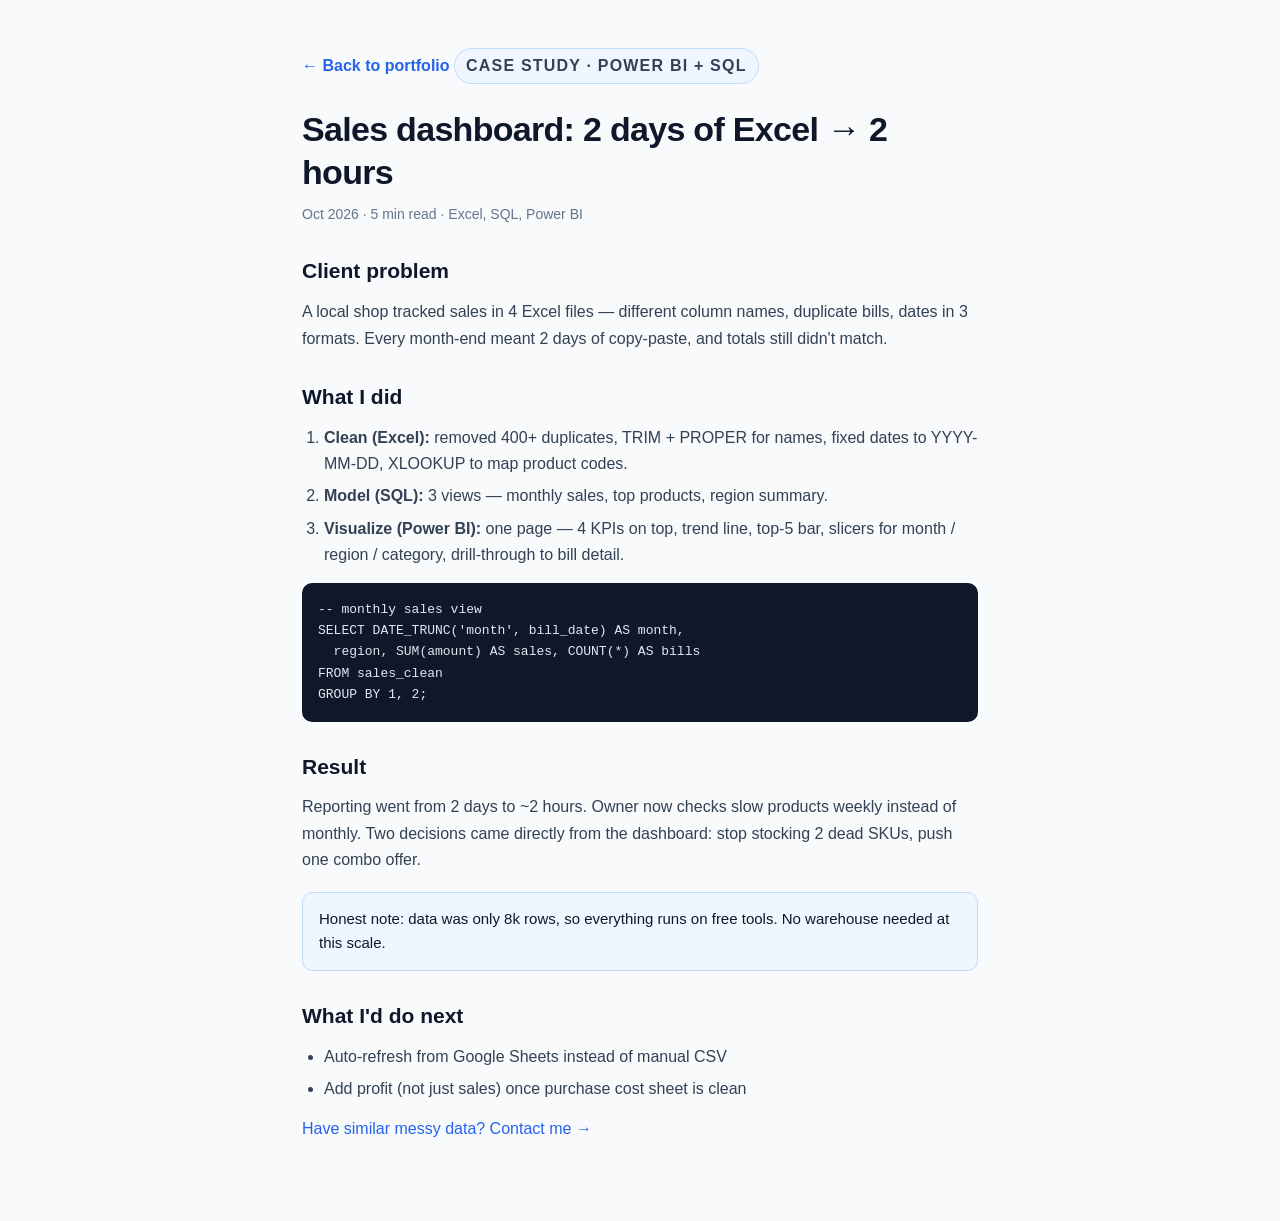
==== case-study-sales.html @ fcd0f522 "v3: premium polish + case study + notes" ====
<!DOCTYPE html>
<html lang="en">
<head>
<meta charset="UTF-8"><meta name="viewport" content="width=device-width, initial-scale=1.0">
<title>Sales Dashboard Case Study — Yasar Memon</title>
<link rel="stylesheet" href="style.css">
</head>
<body>
<div class="article">
<a href="index.html" class="back">← Back to portfolio</a>
<p class="eyebrow">Case study · Power BI + SQL</p>
<h1>Sales dashboard: 2 days of Excel → 2 hours</h1>
<p class="meta">Oct 2026 · 5 min read · Excel, SQL, Power BI</p>

<h2>Client problem</h2>
<p>A local shop tracked sales in 4 Excel files — different column names, duplicate bills, dates in 3 formats. Every month-end meant 2 days of copy-paste, and totals still didn't match.</p>

<h2>What I did</h2>
<ol>
<li><b>Clean (Excel):</b> removed 400+ duplicates, TRIM + PROPER for names, fixed dates to YYYY-MM-DD, XLOOKUP to map product codes.</li>
<li><b>Model (SQL):</b> 3 views — monthly sales, top products, region summary.</li>
<li><b>Visualize (Power BI):</b> one page — 4 KPIs on top, trend line, top-5 bar, slicers for month / region / category, drill-through to bill detail.</li>
</ol>
<pre><code>-- monthly sales view
SELECT DATE_TRUNC('month', bill_date) AS month,
  region, SUM(amount) AS sales, COUNT(*) AS bills
FROM sales_clean
GROUP BY 1, 2;</code></pre>

<h2>Result</h2>
<p>Reporting went from 2 days to ~2 hours. Owner now checks slow products weekly instead of monthly. Two decisions came directly from the dashboard: stop stocking 2 dead SKUs, push one combo offer.</p>
<div class="callout">Honest note: data was only 8k rows, so everything runs on free tools. No warehouse needed at this scale.</div>

<h2>What I'd do next</h2>
<ul>
<li>Auto-refresh from Google Sheets instead of manual CSV</li>
<li>Add profit (not just sales) once purchase cost sheet is clean</li>
</ul>
<p><a href="index.html#contact">Have similar messy data? Contact me →</a></p>
</div>
</body>
</html>
---- style.css ----
/* Yasar portfolio — clean professional theme, no framework */
*{margin:0;padding:0;box-sizing:border-box}
html{scroll-behavior:smooth}
body{
  font-family:-apple-system,BlinkMacSystemFont,"Segoe UI",Roboto,Inter,Arial,sans-serif;
  background:#f8fafc;color:#0f172a;line-height:1.65;font-size:16px;
}
a{color:#2563eb;text-decoration:none}
a:hover{text-decoration:underline}
.wrap{max-width:1020px;margin:0 auto;padding:0 22px}
.muted{color:#64748b}.small{font-size:14px}

/* nav */
.nav{position:sticky;top:0;z-index:20;background:rgba(255,255,255,.92);backdrop-filter:blur(8px);border-bottom:1px solid #e2e8f0;transition:box-shadow .2s}
.nav.scrolled{box-shadow:0 4px 18px rgba(15,23,42,.08)}
.nav-inner{display:flex;align-items:center;justify-content:space-between;height:64px}
.logo{font-weight:800;font-size:19px;color:#0f172a;letter-spacing:-.3px}
.logo:hover{text-decoration:none}
.logo-box{display:inline-flex;align-items:center;justify-content:center;width:30px;height:30px;background:#0f172a;color:#fff;border-radius:8px;margin-right:8px;font-size:17px}
.logo-dot{color:#2563eb}
.nav-links{display:flex;gap:22px;align-items:center}
.nav-links a{color:#475569;font-size:15px;font-weight:500}
.nav-links a:hover,.nav-links a.active{color:#0f172a;text-decoration:none}
.btn-small{border:1px solid #e2e8f0;padding:7px 14px;border-radius:8px;background:#0f172a;color:#fff !important;font-weight:600}
.btn-small:hover{background:#1e293b;text-decoration:none}
.menu-btn{display:none;background:#fff;border:1px solid #e2e8f0;border-radius:8px;font-size:20px;padding:4px 12px;cursor:pointer}

/* buttons */
.btn{display:inline-block;background:#2563eb;color:#fff;padding:12px 22px;border-radius:10px;border:1px solid #2563eb;font-size:15px;font-weight:600;cursor:pointer;transition:background .15s,transform .15s}
.btn:hover{background:#1d4ed8;text-decoration:none;color:#fff}
.btn-outline{background:#fff;color:#0f172a;border-color:#cbd5e1}
.btn-outline:hover{background:#f1f5f9;color:#0f172a;border-color:#94a3b8}
.btn-block{width:100%;text-align:center}

/* hero */
.hero{background:#fff;border-bottom:1px solid #e2e8f0;padding:64px 0 52px}
.hero-grid{display:grid;grid-template-columns:1.4fr .9fr;gap:36px;align-items:start}
.badge{display:inline-flex;align-items:center;gap:8px;background:#f1f5f9;border:1px solid #e2e8f0;color:#334155;font-size:13px;font-weight:600;padding:7px 13px;border-radius:999px;margin-bottom:18px}
.dot{width:8px;height:8px;background:#22c55e;border-radius:50%;display:inline-block}
.hero h1{font-size:46px;line-height:1.12;letter-spacing:-1.2px;margin-bottom:12px}
.hl{color:#2563eb}
.role{font-size:17px;font-weight:700;color:#334155;margin-bottom:12px}
.role span{color:#cbd5e1;margin:0 4px}
.intro{color:#475569;max-width:560px;margin-bottom:24px}
.intro b{color:#0f172a}
.hero-btns{display:flex;gap:12px;margin-bottom:20px}
.hero-meta{font-size:14px;color:#64748b}
.hero-meta a{font-weight:600}

/* profile card */
.profile-card{background:#f8fafc;border:1px solid #e2e8f0;border-radius:16px;padding:26px;text-align:center;box-shadow:0 6px 24px rgba(15,23,42,.06)}
.avatar{width:72px;height:72px;margin:0 auto 12px;background:#0f172a;color:#fff;font-weight:800;font-size:24px;display:flex;align-items:center;justify-content:center;border-radius:20px;letter-spacing:.5px}
.profile-card h3{font-size:19px}
.profile-card .muted{font-size:14px;margin-bottom:16px}
.stats{display:flex;justify-content:space-between;background:#fff;border:1px solid #e2e8f0;border-radius:12px;padding:14px 10px;margin-bottom:16px}
.stats div{display:flex;flex-direction:column;flex:1}
.stats b{font-size:19px}
.stats span{font-size:12px;color:#64748b}
.stack{display:flex;flex-wrap:wrap;gap:7px;justify-content:center;margin-bottom:18px}
.stack span{font-size:12px;background:#fff;border:1px solid #e2e8f0;padding:4px 10px;border-radius:999px;color:#334155;font-weight:600}
.note{font-size:12px;color:#94a3b8;margin-top:10px}

/* strip */
.strip{background:#0f172a;color:#e2e8f0;font-size:14px}
.strip-inner{display:flex;gap:12px;align-items:center;padding:12px 22px;overflow-x:auto;white-space:nowrap}
.strip-inner i{color:#475569;font-style:normal}
.strip-inner span:first-child{font-weight:700;color:#fff}

/* sections */
.section{padding:64px 0}
.section.alt{background:#fff;border-top:1px solid #e2e8f0;border-bottom:1px solid #e2e8f0}
.eyebrow{display:inline-block;font-size:12px;font-weight:800;letter-spacing:1.2px;text-transform:uppercase;color:#2563eb;background:#eff6ff;border:1px solid #bfdbfe;padding:4px 11px;border-radius:999px;margin-bottom:12px}
.section h2{font-size:30px;letter-spacing:-.6px;line-height:1.25;margin-bottom:10px}
.grid-2{display:grid;grid-template-columns:1fr 1fr;gap:36px;align-items:start}
.check-list{margin-top:18px;display:flex;flex-direction:column;gap:10px}
.check-list div{background:#f1f5f9;border:1px solid #e2e8f0;padding:10px 14px;border-radius:10px;font-size:14px}

/* info box */
.info-box{background:#f8fafc;border:1px solid #e2e8f0;border-radius:14px;padding:22px}
.info-box h3{font-size:16px;margin-bottom:12px}
.info-row{display:flex;justify-content:space-between;gap:12px;padding:8px 0;border-bottom:1px dashed #e2e8f0;font-size:14px}
.info-row span{color:#64748b}
.info-row b{text-align:right}
.info-box hr{border:none;border-top:1px solid #e2e8f0;margin:14px 0}
.link{font-weight:700}

/* skills */
.skills-grid{display:grid;grid-template-columns:1fr 1fr 1fr;gap:18px;margin-top:26px}
.skill-card{background:#f8fafc;border:1px solid #e2e8f0;border-radius:14px;padding:22px}
.skill-card:hover{border-color:#93c5fd}
.skill-head{display:flex;align-items:center;gap:10px;margin-bottom:16px}
.icon{width:34px;height:34px;display:flex;align-items:center;justify-content:center;background:#0f172a;color:#fff;border-radius:9px;font-size:16px}
.skill-card h3{font-size:17px}
.bar-row{margin-bottom:13px}
.bar-top{display:flex;justify-content:space-between;font-size:13px;font-weight:600;color:#334155;margin-bottom:6px}
.bar{height:8px;background:#e2e8f0;border-radius:999px;overflow:hidden}
.bar i{display:block;height:100%;background:#2563eb;border-radius:999px}
.tags{display:flex;flex-wrap:wrap;gap:8px;margin:6px 0 12px}
.tag{font-size:12px;background:#fff;border:1px solid #e2e8f0;color:#334155;padding:4px 11px;border-radius:999px;font-weight:600}

/* projects */
.sec-head{display:flex;justify-content:space-between;align-items:end;gap:16px;margin-bottom:8px}
.projects-grid{display:grid;grid-template-columns:1fr 1fr;gap:18px;margin-top:24px}
.card{background:#fff;border:1px solid #e2e8f0;border-radius:14px;overflow:hidden;transition:transform .15s,box-shadow .15s,border-color .15s}
.card:hover{transform:translateY(-3px);box-shadow:0 12px 30px rgba(15,23,42,.1);border-color:#93c5fd}
.card.featured{grid-column:1 / -1;display:grid;grid-template-columns:280px 1fr}
.thumb{min-height:170px;display:flex;flex-direction:column;align-items:center;justify-content:center;font-size:38px;color:#fff;font-weight:800;gap:6px}
.thumb span{font-size:12px;font-weight:700;letter-spacing:1px;text-transform:uppercase;opacity:.9}
.t-blue{background:#1d4ed8}.t-green{background:#15803d}.t-yellow{background:#b45309}.t-purple{background:#6d28d9}.t-dark{background:#0f172a}.t-grey{background:#475569}
.card-body{padding:20px}
.kicker{font-size:12px;font-weight:800;letter-spacing:.8px;text-transform:uppercase;color:#2563eb;margin-bottom:6px}
.card-body h3{font-size:19px;margin-bottom:8px;letter-spacing:-.3px}
.card-body p{font-size:14px;color:#475569;margin-bottom:12px}
.card-links{display:flex;gap:16px;font-size:14px;font-weight:700}

/* timeline */
.timeline{margin-top:26px;display:flex;flex-direction:column;gap:0;position:relative;padding-left:26px}
.timeline:before{content:"";position:absolute;left:7px;top:8px;bottom:8px;width:2px;background:#e2e8f0}
.t-item{position:relative;padding-bottom:18px}
.t-dot{position:absolute;left:-26px;top:6px;width:16px;height:16px;background:#fff;border:3px solid #2563eb;border-radius:50%}
.t-box{background:#f8fafc;border:1px solid #e2e8f0;border-radius:12px;padding:18px 20px}
.t-box .date{font-size:12px;font-weight:800;color:#2563eb;letter-spacing:.4px;text-transform:uppercase;margin-bottom:6px}
.t-box h3{font-size:17px;margin-bottom:6px}
.t-box p{font-size:14px;color:#475569}

/* contact */
.contact-cards{display:flex;flex-direction:column;gap:10px;margin:20px 0}
.c-card{display:flex;flex-direction:column;background:#f8fafc;border:1px solid #e2e8f0;border-radius:12px;padding:13px 16px;color:#0f172a}
.c-card:hover{border-color:#2563eb;text-decoration:none}
.c-card b{font-size:14px}
.c-card span{font-size:14px;color:#2563eb}
.contact-form{background:#f8fafc;border:1px solid #e2e8f0;border-radius:14px;padding:24px}
.contact-form h3{margin-bottom:16px;font-size:18px}
.contact-form label{display:block;font-size:14px;font-weight:600;margin-bottom:13px}
.contact-form input,.contact-form textarea{display:block;width:100%;margin-top:6px;padding:11px 12px;border:1px solid #cbd5e1;border-radius:9px;font-size:14px;font-family:inherit;background:#fff}
.contact-form input:focus,.contact-form textarea:focus{outline:none;border-color:#2563eb;box-shadow:0 0 0 3px #dbeafe}
.form-note{margin-top:12px;font-size:14px;min-height:20px}
.form-note.ok{color:#15803d}.form-note.err{color:#b91c1c}

/* footer */
.footer{background:#0f172a;color:#94a3b8;padding:22px 0;font-size:14px}
.footer-inner{display:flex;justify-content:space-between;align-items:center;gap:10px}
.footer a{color:#e2e8f0}

/* premium v3 additions */
.proof{font-size:13px;color:#64748b;margin-top:2px}
.hero-btns{flex-wrap:wrap}
.section h2{font-size:32px}
.section p{margin-bottom:12px;color:#475569}

/* case study */
.cs-grid{display:grid;grid-template-columns:1.5fr .9fr;gap:22px;margin-top:24px;align-items:start}
.cs-main{background:#f8fafc;border:1px solid #e2e8f0;border-radius:14px;padding:26px}
.cs-main h3{font-size:16px;margin:16px 0 8px}
.cs-main h3:first-of-type{margin-top:0}
.cs-list{margin:0 0 8px 20px;color:#475569;font-size:15px}
.cs-list li{margin-bottom:6px}
.metrics{display:grid;grid-template-columns:1fr 1fr 1fr;gap:10px;margin:14px 0 20px}
.metrics div{background:#fff;border:1px solid #e2e8f0;border-radius:10px;padding:12px;text-align:center}
.metrics b{display:block;font-size:16px}
.metrics span{font-size:12px;color:#64748b}
.cs-side{display:flex;flex-direction:column;gap:14px}
.quote-card{background:#0f172a;color:#e2e8f0;border-radius:14px;padding:22px}
.quote-card p{font-size:16px;line-height:1.6;margin-bottom:12px;color:#fff}
.quote-card b{font-size:14px}
.mini-list{background:#f8fafc;border:1px solid #e2e8f0;border-radius:12px;padding:16px 18px;font-size:14px}
.mini-list b{display:block;margin-bottom:6px}

/* blog */
.blog-grid{display:grid;grid-template-columns:1fr 1fr 1fr;gap:16px;margin-top:24px}
.blog-card{background:#fff;border:1px solid #e2e8f0;border-radius:14px;padding:20px;color:#0f172a;display:block}
.blog-card:hover{border-color:#2563eb;text-decoration:none;box-shadow:0 10px 26px rgba(15,23,42,.08)}
.blog-card .date{font-size:12px;font-weight:700;color:#2563eb;text-transform:uppercase;letter-spacing:.5px;margin-bottom:8px}
.blog-card h3{font-size:17px;line-height:1.4;margin-bottom:8px}
.blog-card p{font-size:14px;color:#475569;margin-bottom:10px}

/* article pages */
.article{max-width:720px;margin:0 auto;padding:48px 22px 64px}
.article .back{display:inline-block;margin-bottom:18px;font-weight:600}
.article h1{font-size:34px;letter-spacing:-.7px;line-height:1.25;margin:10px 0 10px}
.article .meta{color:#64748b;font-size:14px;margin-bottom:22px}
.article h2{font-size:21px;margin:28px 0 10px}
.article p,.article li{color:#334155;font-size:16px}
.article p{margin-bottom:14px}
.article ul,.article ol{margin:0 0 14px 22px}
.article li{margin-bottom:6px}
.article pre{background:#0f172a;color:#e2e8f0;padding:16px;border-radius:10px;overflow-x:auto;font-size:13px;margin:14px 0}
.article code{font-family:ui-monospace,Menlo,Consolas,monospace}
.article .callout{background:#eff6ff;border:1px solid #bfdbfe;border-radius:10px;padding:14px 16px;margin:18px 0;font-size:15px}

/* reveal - subtle only */
.reveal{opacity:0;transform:translateY(14px);transition:opacity .5s,transform .5s}
.reveal.visible{opacity:1;transform:none}

/* mobile */
@media(max-width:820px){
  .hero-grid,.grid-2,.cs-grid{grid-template-columns:1fr}
  .blog-grid{grid-template-columns:1fr}
  .metrics{grid-template-columns:1fr}
  .hero h1{font-size:34px}
  .hero{padding:44px 0 36px}
  .skills-grid,.projects-grid{grid-template-columns:1fr}
  .card.featured{grid-template-columns:1fr}
  .sec-head{flex-direction:column;align-items:start}
  .menu-btn{display:block}
  .nav-links{display:none;position:absolute;top:64px;left:0;right:0;background:#fff;flex-direction:column;align-items:stretch;padding:12px 22px 18px;border-bottom:1px solid #e2e8f0;gap:4px}
  .nav-links a{padding:10px 0;border-bottom:1px solid #f1f5f9}
  .nav-links.open{display:flex}
  .section{padding:44px 0}
  .section h2{font-size:25px}
  .footer-inner{flex-direction:column}
}
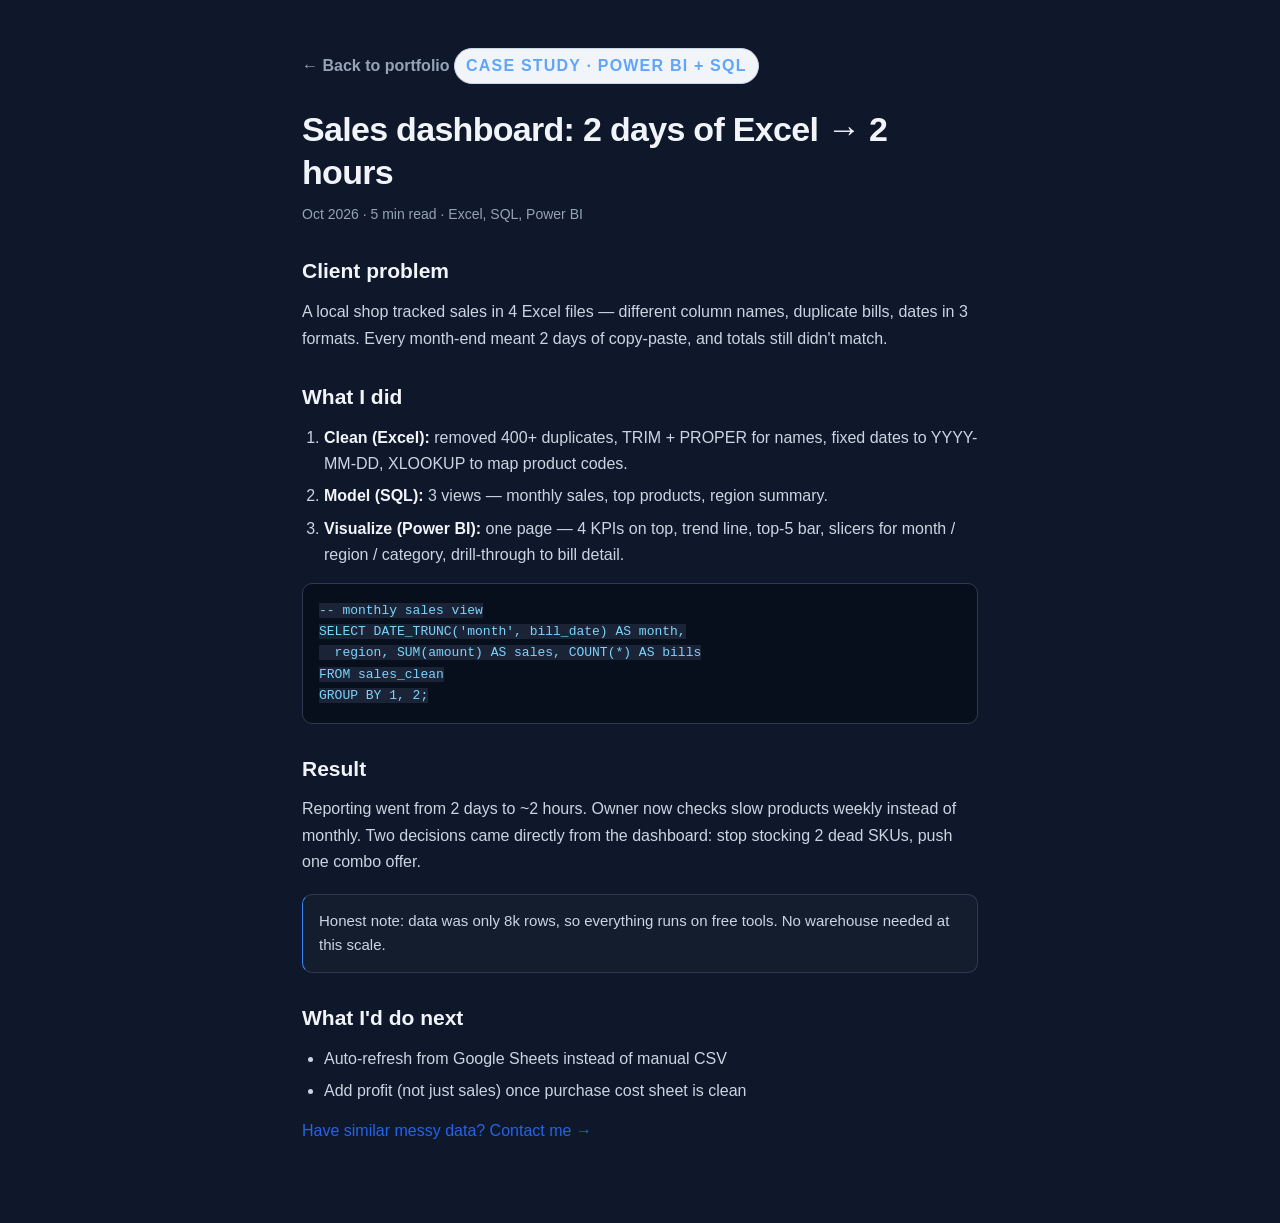
==== commit 5a85329e: "v8.1: fix invisible dark text on dark background" ====
--- a/case-study-sales.html
+++ b/case-study-sales.html
@@ -3,7 +3,7 @@
 <head>
 <meta charset="UTF-8"><meta name="viewport" content="width=device-width, initial-scale=1.0">
 <title>Sales Dashboard Case Study — Yasar Memon</title>
-<link rel="stylesheet" href="style.css">
+<link rel="stylesheet" href="style.css?v=8">
 </head>
 <body>
 <div class="article">
--- a/style.css
+++ b/style.css
@@ -3,7 +3,7 @@
 html{scroll-behavior:smooth}
 body{
   font-family:-apple-system,BlinkMacSystemFont,"Segoe UI",Roboto,Inter,Arial,sans-serif;
-  background:#f8fafc;color:#0f172a;line-height:1.65;font-size:16px;
+  background:#eef2f7;color:#0f172a;line-height:1.65;font-size:16px;
 }
 a{color:#2563eb;text-decoration:none}
 a:hover{text-decoration:underline}
@@ -11,7 +11,7 @@
 .muted{color:#64748b}.small{font-size:14px}
 
 /* nav */
-.nav{position:sticky;top:0;z-index:20;background:rgba(255,255,255,.92);backdrop-filter:blur(8px);border-bottom:1px solid #e2e8f0;transition:box-shadow .2s}
+.nav{position:sticky;top:0;z-index:20;background:rgba(255,255,255,.92);backdrop-filter:blur(8px);border-bottom:1px solid #dfe5ee;transition:box-shadow .2s}
 .nav.scrolled{box-shadow:0 4px 18px rgba(15,23,42,.08)}
 .nav-inner{display:flex;align-items:center;justify-content:space-between;height:64px}
 .logo{font-weight:800;font-size:19px;color:#0f172a;letter-spacing:-.3px}
@@ -21,21 +21,35 @@
 .nav-links{display:flex;gap:22px;align-items:center}
 .nav-links a{color:#475569;font-size:15px;font-weight:500}
 .nav-links a:hover,.nav-links a.active{color:#0f172a;text-decoration:none}
-.btn-small{border:1px solid #e2e8f0;padding:7px 14px;border-radius:8px;background:#0f172a;color:#fff !important;font-weight:600}
+.btn-small{border:1px solid #dfe5ee;padding:7px 14px;border-radius:8px;background:#0f172a;color:#fff !important;font-weight:600}
 .btn-small:hover{background:#1e293b;text-decoration:none}
-.menu-btn{display:none;background:#fff;border:1px solid #e2e8f0;border-radius:8px;font-size:20px;padding:4px 12px;cursor:pointer}
-
-/* buttons */
-.btn{display:inline-block;background:#2563eb;color:#fff;padding:12px 22px;border-radius:10px;border:1px solid #2563eb;font-size:15px;font-weight:600;cursor:pointer;transition:background .15s,transform .15s}
-.btn:hover{background:#1d4ed8;text-decoration:none;color:#fff}
-.btn-outline{background:#fff;color:#0f172a;border-color:#cbd5e1}
-.btn-outline:hover{background:#f1f5f9;color:#0f172a;border-color:#94a3b8}
+.menu-btn{display:none;background:#fff;border:1px solid #dfe5ee;border-radius:8px;font-size:20px;padding:4px 12px;cursor:pointer}
+
+/* buttons — with proper hover feel */
+.btn{position:relative;display:inline-flex;align-items:center;justify-content:center;gap:8px;background:#2563eb;color:#fff;padding:12px 22px;border-radius:10px;border:1px solid #2563eb;font-size:15px;font-weight:650;cursor:pointer;transition:transform .16s ease,box-shadow .16s ease,background .16s ease,border-color .16s;box-shadow:0 1px 2px rgba(37,99,235,.25)}
+.btn:hover{background:#1d4ed8;border-color:#1d4ed8;text-decoration:none;color:#fff;transform:translateY(-2px);box-shadow:0 8px 20px rgba(37,99,235,.28)}
+.btn:active{transform:translateY(0);box-shadow:0 2px 6px rgba(37,99,235,.25)}
+.btn:focus-visible{outline:3px solid #cbd5e1;outline-offset:2px}
+.btn .arr{transition:transform .16s ease}
+.btn:hover .arr{transform:translateX(3px)}
+.btn-outline{background:#fff;color:#0f172a;border-color:#cbd5e1;box-shadow:0 1px 2px rgba(15,23,42,.06)}
+.btn-outline:hover{background:#eef2f7;color:#0f172a;border-color:#0f172a;box-shadow:0 8px 18px rgba(15,23,42,.12)}
+.btn-small{transition:transform .15s,box-shadow .15s,background .15s}
+.btn-small:hover{transform:translateY(-1px);box-shadow:0 6px 14px rgba(15,23,42,.25)}
 .btn-block{width:100%;text-align:center}
+/* nav links underline */
+.nav-links a{position:relative}
+.nav-links a:not(.btn-small):after{content:"";position:absolute;left:0;bottom:-4px;height:2px;width:0;background:#2563eb;transition:width .18s}
+.nav-links a:not(.btn-small):hover:after,.nav-links a.active:after{width:100%}
+/* back to top */
+.to-top{position:fixed;right:20px;bottom:20px;width:44px;height:44px;border-radius:12px;border:1px solid #dfe5ee;background:#0f172a;color:#fff;font-size:18px;cursor:pointer;opacity:0;pointer-events:none;transform:translateY(8px);transition:opacity .2s,transform .2s;z-index:30}
+.to-top.show{opacity:1;pointer-events:auto;transform:none}
+.to-top:hover{background:#1e293b}
 
 /* hero */
-.hero{background:#fff;border-bottom:1px solid #e2e8f0;padding:64px 0 52px}
+.hero{background:#fff;border-bottom:1px solid #dfe5ee;padding:64px 0 52px}
 .hero-grid{display:grid;grid-template-columns:1.4fr .9fr;gap:36px;align-items:start}
-.badge{display:inline-flex;align-items:center;gap:8px;background:#f1f5f9;border:1px solid #e2e8f0;color:#334155;font-size:13px;font-weight:600;padding:7px 13px;border-radius:999px;margin-bottom:18px}
+.badge{display:inline-flex;align-items:center;gap:8px;background:#f8fafc;border:1px solid #dfe5ee;color:#334155;font-size:13px;font-weight:600;padding:7px 13px;border-radius:999px;margin-bottom:18px}
 .dot{width:8px;height:8px;background:#22c55e;border-radius:50%;display:inline-block}
 .hero h1{font-size:46px;line-height:1.12;letter-spacing:-1.2px;margin-bottom:12px}
 .hl{color:#2563eb}
@@ -48,88 +62,103 @@
 .hero-meta a{font-weight:600}
 
 /* profile card */
-.profile-card{background:#f8fafc;border:1px solid #e2e8f0;border-radius:16px;padding:26px;text-align:center;box-shadow:0 6px 24px rgba(15,23,42,.06)}
+.profile-card{background:#f8fafc;border:1px solid #dfe5ee;border-radius:16px;padding:26px;text-align:center;box-shadow:0 6px 24px rgba(15,23,42,.06)}
 .avatar{width:72px;height:72px;margin:0 auto 12px;background:#0f172a;color:#fff;font-weight:800;font-size:24px;display:flex;align-items:center;justify-content:center;border-radius:20px;letter-spacing:.5px}
 .profile-card h3{font-size:19px}
 .profile-card .muted{font-size:14px;margin-bottom:16px}
-.stats{display:flex;justify-content:space-between;background:#fff;border:1px solid #e2e8f0;border-radius:12px;padding:14px 10px;margin-bottom:16px}
+.stats{display:flex;justify-content:space-between;background:#fff;border:1px solid #dfe5ee;border-radius:12px;padding:14px 10px;margin-bottom:16px}
 .stats div{display:flex;flex-direction:column;flex:1}
 .stats b{font-size:19px}
 .stats span{font-size:12px;color:#64748b}
 .stack{display:flex;flex-wrap:wrap;gap:7px;justify-content:center;margin-bottom:18px}
-.stack span{font-size:12px;background:#fff;border:1px solid #e2e8f0;padding:4px 10px;border-radius:999px;color:#334155;font-weight:600}
+.stack span{font-size:12px;background:#fff;border:1px solid #dfe5ee;padding:4px 10px;border-radius:999px;color:#334155;font-weight:600}
 .note{font-size:12px;color:#94a3b8;margin-top:10px}
 
 /* strip */
-.strip{background:#0f172a;color:#e2e8f0;font-size:14px}
+.strip{background:#0f172a;color:#dfe5ee;font-size:14px}
 .strip-inner{display:flex;gap:12px;align-items:center;padding:12px 22px;overflow-x:auto;white-space:nowrap}
 .strip-inner i{color:#475569;font-style:normal}
 .strip-inner span:first-child{font-weight:700;color:#fff}
 
 /* sections */
 .section{padding:64px 0}
-.section.alt{background:#fff;border-top:1px solid #e2e8f0;border-bottom:1px solid #e2e8f0}
-.eyebrow{display:inline-block;font-size:12px;font-weight:800;letter-spacing:1.2px;text-transform:uppercase;color:#2563eb;background:#eff6ff;border:1px solid #bfdbfe;padding:4px 11px;border-radius:999px;margin-bottom:12px}
+.section.alt{background:#fff;border-top:1px solid #dfe5ee;border-bottom:1px solid #dfe5ee}
+.eyebrow{display:inline-block;font-size:12px;font-weight:800;letter-spacing:1.2px;text-transform:uppercase;color:#2563eb;background:#f1f5f9;border:1px solid #cbd5e1;padding:4px 11px;border-radius:999px;margin-bottom:12px}
 .section h2{font-size:30px;letter-spacing:-.6px;line-height:1.25;margin-bottom:10px}
 .grid-2{display:grid;grid-template-columns:1fr 1fr;gap:36px;align-items:start}
 .check-list{margin-top:18px;display:flex;flex-direction:column;gap:10px}
-.check-list div{background:#f1f5f9;border:1px solid #e2e8f0;padding:10px 14px;border-radius:10px;font-size:14px}
+.check-list div{background:#f8fafc;border:1px solid #dfe5ee;padding:10px 14px;border-radius:10px;font-size:14px}
 
 /* info box */
-.info-box{background:#f8fafc;border:1px solid #e2e8f0;border-radius:14px;padding:22px}
+.info-box{background:#f8fafc;border:1px solid #dfe5ee;border-radius:14px;padding:22px}
 .info-box h3{font-size:16px;margin-bottom:12px}
-.info-row{display:flex;justify-content:space-between;gap:12px;padding:8px 0;border-bottom:1px dashed #e2e8f0;font-size:14px}
+.info-row{display:flex;justify-content:space-between;gap:12px;padding:8px 0;border-bottom:1px dashed #dfe5ee;font-size:14px}
 .info-row span{color:#64748b}
 .info-row b{text-align:right}
-.info-box hr{border:none;border-top:1px solid #e2e8f0;margin:14px 0}
+.info-box hr{border:none;border-top:1px solid #dfe5ee;margin:14px 0}
 .link{font-weight:700}
 
 /* skills */
 .skills-grid{display:grid;grid-template-columns:1fr 1fr 1fr;gap:18px;margin-top:26px}
-.skill-card{background:#f8fafc;border:1px solid #e2e8f0;border-radius:14px;padding:22px}
+.skill-card{background:#f8fafc;border:1px solid #dfe5ee;border-radius:14px;padding:22px}
 .skill-card:hover{border-color:#93c5fd}
 .skill-head{display:flex;align-items:center;gap:10px;margin-bottom:16px}
 .icon{width:34px;height:34px;display:flex;align-items:center;justify-content:center;background:#0f172a;color:#fff;border-radius:9px;font-size:16px}
 .skill-card h3{font-size:17px}
 .bar-row{margin-bottom:13px}
 .bar-top{display:flex;justify-content:space-between;font-size:13px;font-weight:600;color:#334155;margin-bottom:6px}
-.bar{height:8px;background:#e2e8f0;border-radius:999px;overflow:hidden}
+.bar{height:8px;background:#dfe5ee;border-radius:999px;overflow:hidden}
 .bar i{display:block;height:100%;background:#2563eb;border-radius:999px}
 .tags{display:flex;flex-wrap:wrap;gap:8px;margin:6px 0 12px}
-.tag{font-size:12px;background:#fff;border:1px solid #e2e8f0;color:#334155;padding:4px 11px;border-radius:999px;font-weight:600}
-
-/* projects */
+.tag{font-size:12px;background:#fff;border:1px solid #dfe5ee;color:#334155;padding:4px 11px;border-radius:999px;font-weight:600}
+
+/* projects — redesigned */
 .sec-head{display:flex;justify-content:space-between;align-items:end;gap:16px;margin-bottom:8px}
-.projects-grid{display:grid;grid-template-columns:1fr 1fr;gap:18px;margin-top:24px}
-.card{background:#fff;border:1px solid #e2e8f0;border-radius:14px;overflow:hidden;transition:transform .15s,box-shadow .15s,border-color .15s}
-.card:hover{transform:translateY(-3px);box-shadow:0 12px 30px rgba(15,23,42,.1);border-color:#93c5fd}
-.card.featured{grid-column:1 / -1;display:grid;grid-template-columns:280px 1fr}
-.thumb{min-height:170px;display:flex;flex-direction:column;align-items:center;justify-content:center;font-size:38px;color:#fff;font-weight:800;gap:6px}
-.thumb span{font-size:12px;font-weight:700;letter-spacing:1px;text-transform:uppercase;opacity:.9}
-.t-blue{background:#1d4ed8}.t-green{background:#15803d}.t-yellow{background:#b45309}.t-purple{background:#6d28d9}.t-dark{background:#0f172a}.t-grey{background:#475569}
-.card-body{padding:20px}
+.filter-bar{display:flex;gap:8px;flex-wrap:wrap;margin:18px 0 4px}
+.filter-btn{border:1px solid #dfe5ee;background:#fff;color:#475569;font-size:13px;font-weight:700;padding:8px 15px;border-radius:999px;cursor:pointer;transition:all .15s}
+.filter-btn:hover{border-color:#0f172a;color:#0f172a;transform:translateY(-1px)}
+.filter-btn.active{background:#0f172a;border-color:#0f172a;color:#fff;box-shadow:0 6px 14px rgba(15,23,42,.18)}
+.projects-grid{display:grid;grid-template-columns:1fr 1fr;gap:18px;margin-top:18px}
+.card{background:#fff;border:1px solid #dfe5ee;border-radius:16px;overflow:hidden;transition:transform .18s ease,box-shadow .18s ease,border-color .18s ease,opacity .25s;display:flex;flex-direction:column}
+.card:hover{transform:translateY(-5px);box-shadow:0 18px 40px rgba(15,23,42,.12);border-color:#93c5fd}
+.card.hide{display:none}
+.card.featured{grid-column:1 / -1;display:grid;grid-template-columns:300px 1fr}
+.thumb{min-height:180px;display:flex;flex-direction:column;align-items:center;justify-content:center;font-size:40px;color:#fff;font-weight:800;gap:6px;position:relative;overflow:hidden;transition:transform .25s}
+.card:hover .thumb{transform:scale(1.015)}
+.thumb span{font-size:12px;font-weight:700;letter-spacing:1px;text-transform:uppercase;opacity:.92}
+.thumb:after{content:"";position:absolute;inset:0;background:radial-gradient(circle at 30% 20%,rgba(255,255,255,.22),transparent 55%)}
+.cat-pill{position:absolute;top:12px;left:12px;z-index:1;font-size:11px;font-weight:800;letter-spacing:.6px;text-transform:uppercase;background:rgba(255,255,255,.92);color:#0f172a;padding:4px 10px;border-radius:999px}
+.t-blue{background:linear-gradient(135deg,#1d4ed8,#3b82f6)}.t-green{background:linear-gradient(135deg,#15803d,#22c55e)}.t-yellow{background:linear-gradient(135deg,#b45309,#f59e0b)}.t-purple{background:linear-gradient(135deg,#6d28d9,#a78bfa)}.t-dark{background:linear-gradient(135deg,#0f172a,#334155)}.t-grey{background:linear-gradient(135deg,#475569,#94a3b8)}
+.card-body{padding:20px 20px 18px;display:flex;flex-direction:column;flex:1}
 .kicker{font-size:12px;font-weight:800;letter-spacing:.8px;text-transform:uppercase;color:#2563eb;margin-bottom:6px}
 .card-body h3{font-size:19px;margin-bottom:8px;letter-spacing:-.3px}
+.card-body h3 a{color:#0f172a}
+.card-body h3 a:hover{color:#2563eb;text-decoration:none}
 .card-body p{font-size:14px;color:#475569;margin-bottom:12px}
+.card-foot{margin-top:auto;padding-top:14px;border-top:1px dashed #dfe5ee;display:flex;gap:10px;align-items:center}
+.btn-link{display:inline-flex;align-items:center;gap:6px;font-size:14px;font-weight:750;color:#fff;background:#0f172a;padding:8px 15px;border-radius:9px;transition:transform .15s,box-shadow .15s,background .15s}
+.btn-link:hover{background:#2563eb;text-decoration:none;transform:translateY(-1px);box-shadow:0 8px 16px rgba(37,99,235,.3);color:#fff}
+.btn-link.ghost{background:#fff;color:#0f172a;border:1px solid #dfe5ee}
+.btn-link.ghost:hover{border-color:#0f172a;background:#f8fafc;box-shadow:0 6px 14px rgba(15,23,42,.1);color:#0f172a}
 .card-links{display:flex;gap:16px;font-size:14px;font-weight:700}
 
 /* timeline */
 .timeline{margin-top:26px;display:flex;flex-direction:column;gap:0;position:relative;padding-left:26px}
-.timeline:before{content:"";position:absolute;left:7px;top:8px;bottom:8px;width:2px;background:#e2e8f0}
+.timeline:before{content:"";position:absolute;left:7px;top:8px;bottom:8px;width:2px;background:#dfe5ee}
 .t-item{position:relative;padding-bottom:18px}
 .t-dot{position:absolute;left:-26px;top:6px;width:16px;height:16px;background:#fff;border:3px solid #2563eb;border-radius:50%}
-.t-box{background:#f8fafc;border:1px solid #e2e8f0;border-radius:12px;padding:18px 20px}
+.t-box{background:#f8fafc;border:1px solid #dfe5ee;border-radius:12px;padding:18px 20px}
 .t-box .date{font-size:12px;font-weight:800;color:#2563eb;letter-spacing:.4px;text-transform:uppercase;margin-bottom:6px}
 .t-box h3{font-size:17px;margin-bottom:6px}
 .t-box p{font-size:14px;color:#475569}
 
 /* contact */
 .contact-cards{display:flex;flex-direction:column;gap:10px;margin:20px 0}
-.c-card{display:flex;flex-direction:column;background:#f8fafc;border:1px solid #e2e8f0;border-radius:12px;padding:13px 16px;color:#0f172a}
+.c-card{display:flex;flex-direction:column;background:#f8fafc;border:1px solid #dfe5ee;border-radius:12px;padding:13px 16px;color:#0f172a}
 .c-card:hover{border-color:#2563eb;text-decoration:none}
 .c-card b{font-size:14px}
 .c-card span{font-size:14px;color:#2563eb}
-.contact-form{background:#f8fafc;border:1px solid #e2e8f0;border-radius:14px;padding:24px}
+.contact-form{background:#f8fafc;border:1px solid #dfe5ee;border-radius:14px;padding:24px}
 .contact-form h3{margin-bottom:16px;font-size:18px}
 .contact-form label{display:block;font-size:14px;font-weight:600;margin-bottom:13px}
 .contact-form input,.contact-form textarea{display:block;width:100%;margin-top:6px;padding:11px 12px;border:1px solid #cbd5e1;border-radius:9px;font-size:14px;font-family:inherit;background:#fff}
@@ -140,7 +169,7 @@
 /* footer */
 .footer{background:#0f172a;color:#94a3b8;padding:22px 0;font-size:14px}
 .footer-inner{display:flex;justify-content:space-between;align-items:center;gap:10px}
-.footer a{color:#e2e8f0}
+.footer a{color:#dfe5ee}
 
 /* premium v3 additions */
 .proof{font-size:13px;color:#64748b;margin-top:2px}
@@ -150,25 +179,25 @@
 
 /* case study */
 .cs-grid{display:grid;grid-template-columns:1.5fr .9fr;gap:22px;margin-top:24px;align-items:start}
-.cs-main{background:#f8fafc;border:1px solid #e2e8f0;border-radius:14px;padding:26px}
+.cs-main{background:#f8fafc;border:1px solid #dfe5ee;border-radius:14px;padding:26px}
 .cs-main h3{font-size:16px;margin:16px 0 8px}
 .cs-main h3:first-of-type{margin-top:0}
 .cs-list{margin:0 0 8px 20px;color:#475569;font-size:15px}
 .cs-list li{margin-bottom:6px}
 .metrics{display:grid;grid-template-columns:1fr 1fr 1fr;gap:10px;margin:14px 0 20px}
-.metrics div{background:#fff;border:1px solid #e2e8f0;border-radius:10px;padding:12px;text-align:center}
+.metrics div{background:#fff;border:1px solid #dfe5ee;border-radius:10px;padding:12px;text-align:center}
 .metrics b{display:block;font-size:16px}
 .metrics span{font-size:12px;color:#64748b}
 .cs-side{display:flex;flex-direction:column;gap:14px}
-.quote-card{background:#0f172a;color:#e2e8f0;border-radius:14px;padding:22px}
+.quote-card{background:#0f172a;color:#dfe5ee;border-radius:14px;padding:22px}
 .quote-card p{font-size:16px;line-height:1.6;margin-bottom:12px;color:#fff}
 .quote-card b{font-size:14px}
-.mini-list{background:#f8fafc;border:1px solid #e2e8f0;border-radius:12px;padding:16px 18px;font-size:14px}
+.mini-list{background:#f8fafc;border:1px solid #dfe5ee;border-radius:12px;padding:16px 18px;font-size:14px}
 .mini-list b{display:block;margin-bottom:6px}
 
 /* blog */
 .blog-grid{display:grid;grid-template-columns:1fr 1fr 1fr;gap:16px;margin-top:24px}
-.blog-card{background:#fff;border:1px solid #e2e8f0;border-radius:14px;padding:20px;color:#0f172a;display:block}
+.blog-card{background:#fff;border:1px solid #dfe5ee;border-radius:14px;padding:20px;color:#0f172a;display:block}
 .blog-card:hover{border-color:#2563eb;text-decoration:none;box-shadow:0 10px 26px rgba(15,23,42,.08)}
 .blog-card .date{font-size:12px;font-weight:700;color:#2563eb;text-transform:uppercase;letter-spacing:.5px;margin-bottom:8px}
 .blog-card h3{font-size:17px;line-height:1.4;margin-bottom:8px}
@@ -184,9 +213,9 @@
 .article p{margin-bottom:14px}
 .article ul,.article ol{margin:0 0 14px 22px}
 .article li{margin-bottom:6px}
-.article pre{background:#0f172a;color:#e2e8f0;padding:16px;border-radius:10px;overflow-x:auto;font-size:13px;margin:14px 0}
+.article pre{background:#0f172a;color:#dfe5ee;padding:16px;border-radius:10px;overflow-x:auto;font-size:13px;margin:14px 0}
 .article code{font-family:ui-monospace,Menlo,Consolas,monospace}
-.article .callout{background:#eff6ff;border:1px solid #bfdbfe;border-radius:10px;padding:14px 16px;margin:18px 0;font-size:15px}
+.article .callout{background:#f1f5f9;border:1px solid #cbd5e1;border-radius:10px;padding:14px 16px;margin:18px 0;font-size:15px}
 
 /* reveal - subtle only */
 .reveal{opacity:0;transform:translateY(14px);transition:opacity .5s,transform .5s}
@@ -203,10 +232,132 @@
   .card.featured{grid-template-columns:1fr}
   .sec-head{flex-direction:column;align-items:start}
   .menu-btn{display:block}
-  .nav-links{display:none;position:absolute;top:64px;left:0;right:0;background:#fff;flex-direction:column;align-items:stretch;padding:12px 22px 18px;border-bottom:1px solid #e2e8f0;gap:4px}
-  .nav-links a{padding:10px 0;border-bottom:1px solid #f1f5f9}
+  .nav-links{display:none;position:absolute;top:64px;left:0;right:0;background:#fff;flex-direction:column;align-items:stretch;padding:12px 22px 18px;border-bottom:1px solid #dfe5ee;gap:4px}
+  .nav-links a{padding:10px 0;border-bottom:1px solid #f8fafc}
   .nav-links.open{display:flex}
   .section{padding:44px 0}
   .section h2{font-size:25px}
   .footer-inner{flex-direction:column}
 }
+
+/* ============================================
+   BACKGROUND OVERRIDE v8
+   Deep navy page background, dark cards.
+   ============================================ */
+body{background:#0f172a;color:#e2e8f0}
+.hero{background:#0f172a;border-bottom:1px solid #1e293b}
+.section.alt{background:#141d2e;border-top:1px solid #1e293b;border-bottom:1px solid #1e293b}
+.section{background:transparent}
+.section h2,.hero h1{color:#f1f5f9}
+.hero h1 span{color:#94a3b8}
+.muted{color:#94a3b8}
+.lead,.intro{color:#cbd5e1}
+.subtitle,.role{color:#cbd5e1}
+.card,.skill-card,.profile-card,.info-box,.cs-main,.mini-list,.blog-card,.contact-form,.t-box,.c-card,.info-row{background:#1a2436;border-color:#2d3a52}
+.card-body h3,.skill-card h3,.cs-main h3,.t-box h3,.contact-form h3{color:#f1f5f9}
+.card-body p,.skill-card p,.cs-main p,.cs-list,.t-box p{color:#cbd5e1}
+.contact-form input,.contact-form textarea{background:#0f172a;border-color:#334155;color:#e2e8f0}
+.contact-form input::placeholder,.contact-form textarea::placeholder{color:#64748b}
+.contact-form label{color:#cbd5e1}
+.badge{background:#1a2436;border-color:#2d3a52;color:#cbd5e1}
+.tag{background:#1a2436;border-color:#2d3a52;color:#cbd5e1}
+.check-list div{background:#1a2436;border-color:#2d3a52;color:#cbd5e1}
+.btn{background:#3b82f6;border-color:#3b82f6}
+.btn:hover{background:#60a5fa}
+.btn-outline{background:transparent;color:#e2e8f0;border-color:#334155}
+.btn-outline:hover{background:#1a2436;color:#f1f5f9;border-color:#64748b}
+.stats{background:#0f172a;border-color:#2d3a52}
+.stack span{background:#1a2436;border-color:#2d3a52;color:#cbd5e1}
+.strip{background:#141d2e;border-bottom:1px solid #1e293b;color:#cbd5e1}
+.nav{background:rgba(15,23,42,.9);border-bottom:1px solid transparent}
+.nav.scrolled{border-bottom-color:#1e293b;box-shadow:0 4px 18px rgba(0,0,0,.3)}
+.nav-links a{color:#cbd5e1}
+.nav-links a:hover,.nav-links a.active{color:#fff}
+.logo{color:#f1f5f9}
+.logo-dot{color:#60a5fa}
+.btn-small{background:#3b82f6;border-color:#3b82f6}
+.timeline:before{background:#2d3a52}
+.t-dot{background:#0f172a;border-color:#60a5fa}
+.t-box .date{color:#60a5fa}
+.metrics{background:#2d3a52;border-color:#2d3a52}
+.metrics div{background:#1a2436}
+.metrics b{color:#f1f5f9}
+.metrics span{color:#94a3b8}
+.quote{background:#1a2436;border:1px solid #2d3a52}
+.blog-card p{color:#cbd5e1}
+.blog-card .date{color:#60a5fa}
+.c-card b{color:#94a3b8}
+.c-card span{color:#60a5fa}
+.c-card:hover{background:#1a2436}
+.footer{background:#080f1c;border-top:1px solid #1e293b;color:#64748b}
+.footer a{color:#94a3b8}
+.footer a:hover{color:#fff}
+.to-top{background:#3b82f6;border-color:#3b82f6;color:#fff}
+.btn:focus-visible{outline-color:#60a5fa}
+
+/* ============================================
+   TEXT CONTRAST FIX — dark text on dark bg
+   ============================================ */
+
+/* hero bold words were invisible */
+.intro b,.lead b,.prose b,.cs-main b{color:#f1f5f9}
+
+/* blog card titles + body */
+.blog-card{color:#e2e8f0}
+.blog-card h3{color:#f1f5f9}
+.blog-more{color:#e2e8f0}
+
+/* card title links */
+.card-body h3 a{color:#f1f5f9}
+.card-body h3 a:hover{color:#60a5fa}
+
+/* info box / quick info rows */
+.info-row b,.fact b{color:#f1f5f9}
+.info-row span,.fact span{color:#94a3b8}
+.info-box h3,.facts .mono{color:#e2e8f0}
+.info-box p{color:#cbd5e1}
+
+/* skill card chip text */
+.chip,.tag{color:#e2e8f0}
+
+/* case study side card */
+.side-card{background:#1a2436;border-color:#2d3a52}
+.side-card .mono{color:#94a3b8}
+.side-card p{color:#cbd5e1}
+
+/* timeline */
+.t-box h3{color:#f1f5f9}
+.t-box p{color:#cbd5e1}
+
+/* contact card labels */
+.c-card{color:#e2e8f0}
+.c-card b{color:#94a3b8}
+
+/* notes section links */
+.link,.sec-head .btn-outline{color:#60a5fa}
+.link:hover{color:#93c5fd}
+
+/* filter buttons on dark */
+.filter-btn{background:#1a2436;border-color:#2d3a52;color:#cbd5e1}
+.filter-btn:hover{border-color:#64748b;color:#f1f5f9}
+.filter-btn.active{background:#3b82f6;border-color:#3b82f6;color:#fff}
+
+/* proof line + footer text */
+.proof{color:#94a3b8}
+
+/* ---------- article pages ---------- */
+.article h1{color:#f1f5f9}
+.article .meta{color:#94a3b8;border-bottom-color:#2d3a52}
+.article h2{color:#f1f5f9}
+.article p{color:#cbd5e1}
+.article li{color:#cbd5e1}
+.article b{color:#f1f5f9}
+.article .back{color:#94a3b8}
+.article .back:hover{color:#f1f5f9}
+.article .eyebrow{color:#60a5fa}
+.article pre{background:#080f1c;border:1px solid #2d3a52;color:#e7e5e4}
+.article code{background:#1a2436;border-color:#2d3a52;color:#7dd3fc}
+.article .callout{background:#141d2e;border-color:#2d3a52;border-left-color:#3b82f6;color:#cbd5e1}
+
+/* blog card links inside article back */
+.blog-more{color:#e2e8f0}
